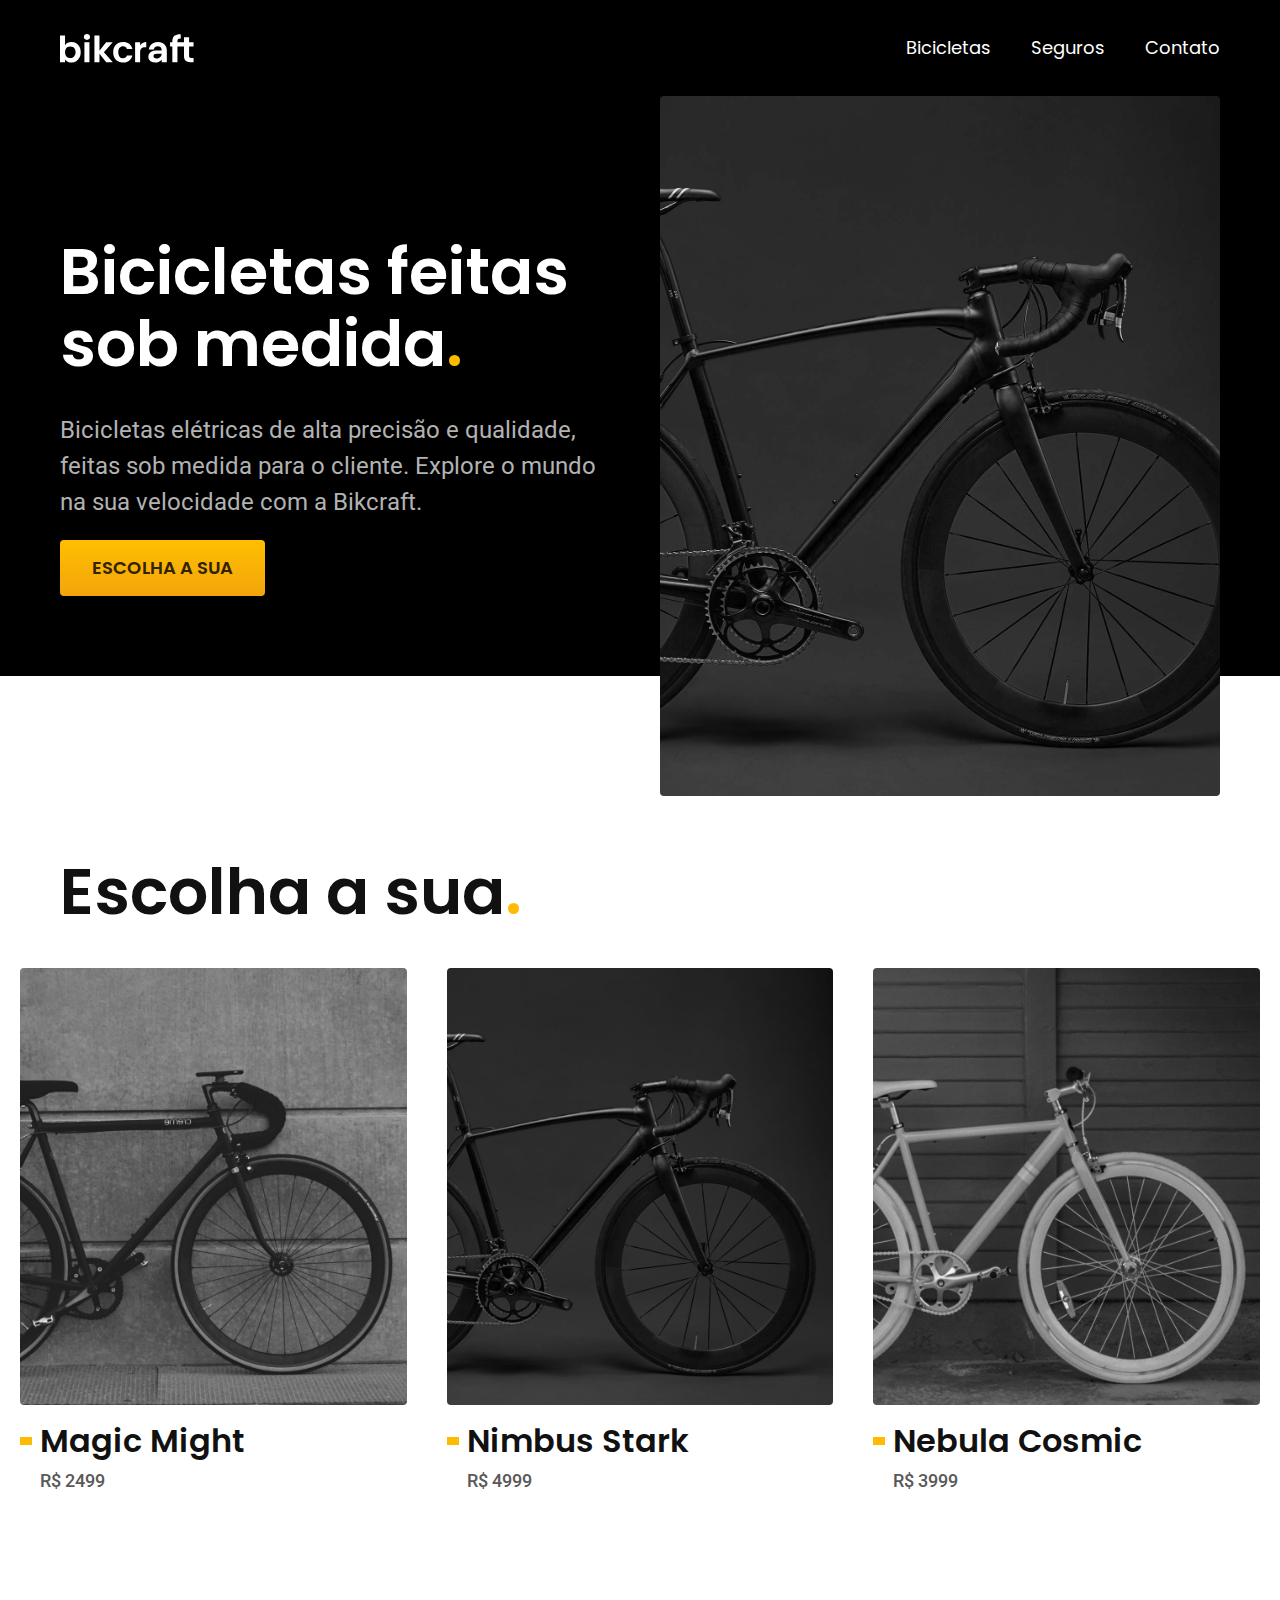
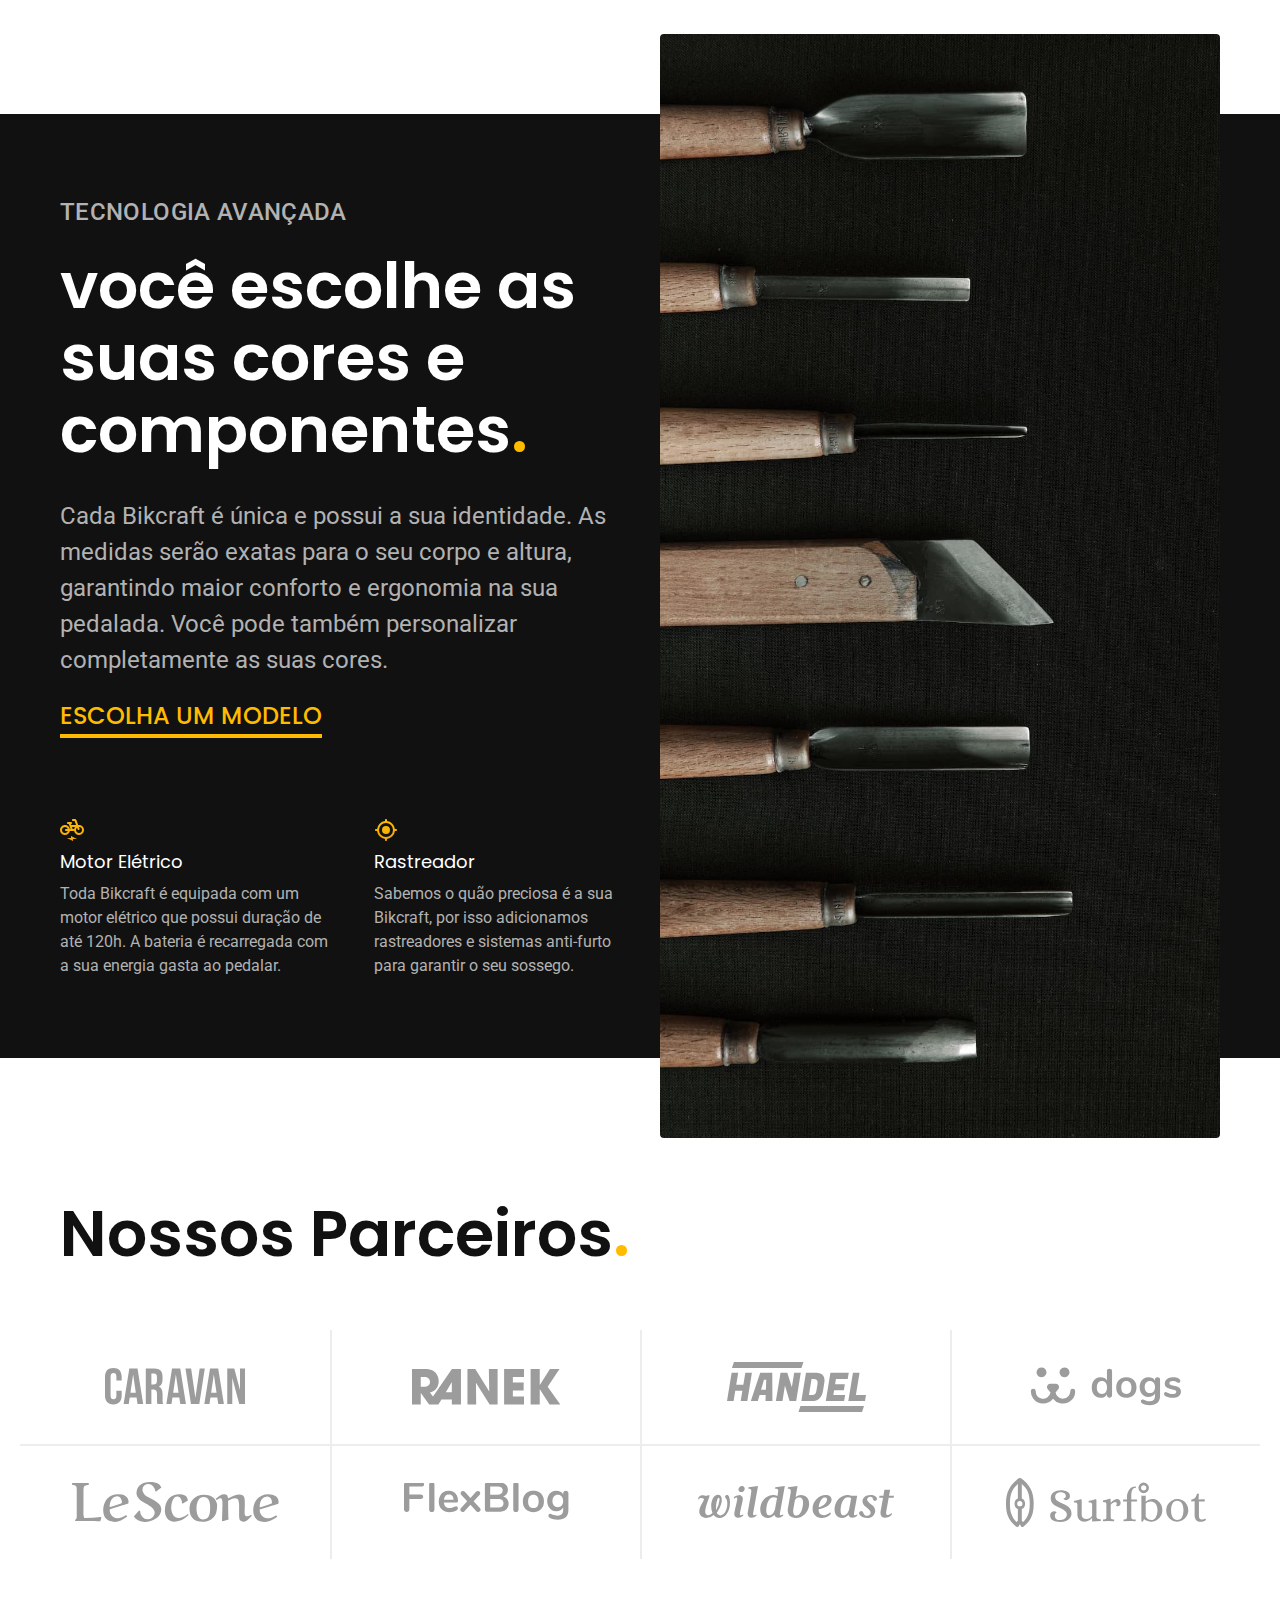
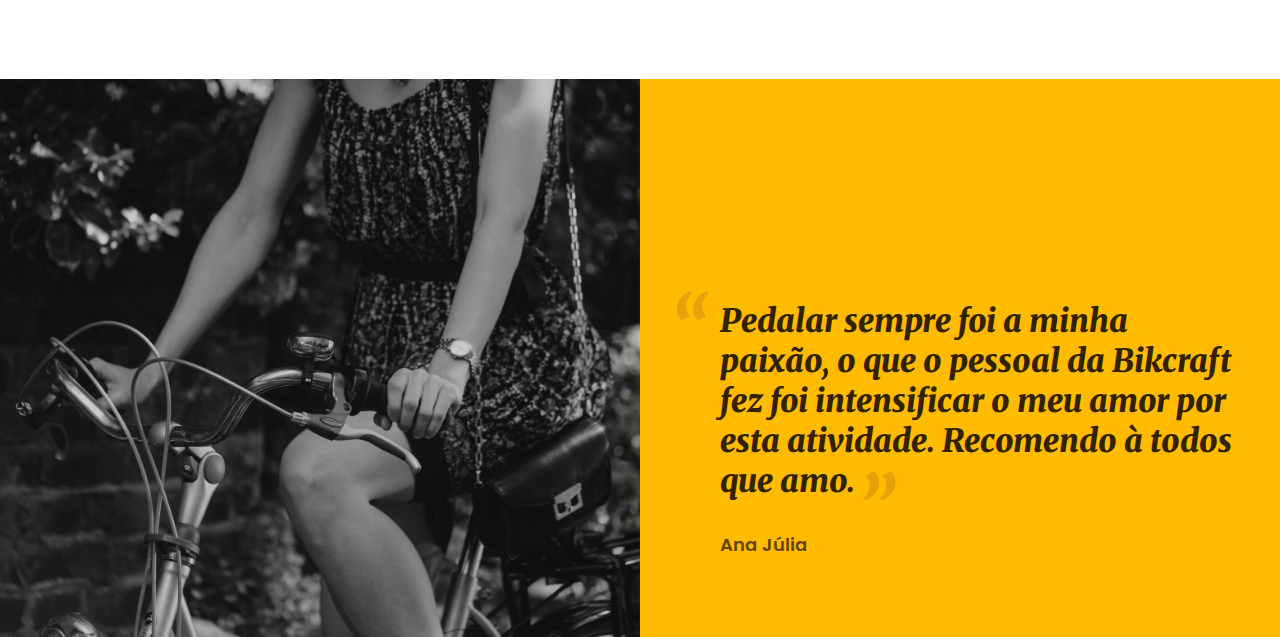
==== index.html @ 19f599d8 "aula1016" ====
<!DOCTYPE html>
<html lang="pt-br">

<head>
  <meta charset="UTF-8">
  <meta name="viewport" content="width=device-width, initial-scale=1.0">
  <title>Bikcraft - Bicicletas Elétricas</title>
  <meta name="description" content="Bicicletas elétricas de alta precisão e qualidade,  feitas sob medida para o cliente. Explore o mundo na sua velocidade com a Bikcraft.">
  <link rel="stylesheet" href="./css/style.css">
  <link rel="preconnect" href="https://fonts.googleapis.com">
  <link rel="preconnect" href="https://fonts.gstatic.com" crossorigin>
  <link href="https://fonts.googleapis.com/css2?family=Merriweather:ital,wght@1,900&family=Poppins:wght@400;600&family=Roboto:wght@400;500&display=swap" rel="stylesheet">
</head>

<body>
  <header class="header-bg">
    <div class="header container">
      <a href="./"><img src="./img/bikcraft.svg" alt="Bikcraft"></a>
      <nav aria-label="primaria">
        <ul class="header-menu font-1-m cor-0">
          <li><a href="./bicicletas.html">Bicicletas</a></li>
          <li><a href="./seguros.html">Seguros</a></li>
          <li><a href="./contato.html">Contato</a></li>
        </ul>
      </nav>
    </div>
  </header>

  <main class="introducao-bg">
    <div class="introducao container">
      <div class="introducao-conteudo">
        <h1 class="font-1-xxl cor-0">Bicicletas feitas sob medida<span class="cor-p1">.</span></h1>
        <p class="font-2-l cor-5">Bicicletas elétricas de alta precisão e qualidade, feitas sob medida para o cliente. Explore o mundo na sua velocidade com a Bikcraft.</p>
        <a class="botao" href="./bicicletas.html">Escolha a sua</a>
      </div>
      <div>
        <img src="./img/fotos/introducao.jpg" alt="Bicicleta elétrica preta.">
      </div>
    </div>
  </main>

  <article class="bicicletas-lista">
    <h2 class="container font-1-xxl">Escolha a sua<span class="cor-p1">.</span></h2>
    <ul>
      <li>
        <a href="./bicicletas/magic.html">
          <img src="/img/bicicletas/magic-home.jpg" alt="Bicicleta preta">
          <h3 class="font-1-xl">Magic Might</h3>
          <span class="font-2-m cor-8">R$ 2499</span>
        </a>
      </li>
      <li>
        <a href="./bicicletas/nimbus.html">
          <img src="/img/bicicletas/nimbus-home.jpg" alt="Bicicleta preta">
          <h3 class="font-1-xl">Nimbus Stark</h3>
          <span class="font-2-m cor-8">R$ 4999</span>
        </a>
      </li>
      <li>
        <a href="./bicicletas/nebula.html">
          <img src="/img/bicicletas/nebula-home.jpg" alt="Bicicleta preta">
          <h3 class="font-1-xl">Nebula Cosmic</h3>
          <span class="font-2-m cor-8">R$ 3999</span>
        </a>
      </li>
    </ul>
  </article>

  <article class="tecnologia-bg">
    <div class="tecnologia container">
      <div class="tecnologia-conteudo">
        <span class="font-2-l-b cor-5">Tecnologia Avançada</span>
        <h2 class="font-1-xxl cor-0">você escolhe as suas cores e componentes<span class="cor-p1">.</span></h2>
        <p class="font-2-l cor-5">Cada Bikcraft é única e possui a sua identidade. As medidas serão exatas para o seu corpo e altura, garantindo maior conforto e ergonomia na sua pedalada. Você pode também personalizar completamente as suas cores.</p>
        <a class="link" href="./bicicletas.html">escolha um modelo</a>
        <div class="tecnologia-vantagens">
          <div>
            <img src="./img/icones/eletrica.svg" alt="">
            <h3 class="font-1-m cor-0">Motor Elétrico</h3>
            <p class="font-2-s cor-5">Toda Bikcraft é equipada com um motor elétrico que possui duração de até 120h. A bateria é recarregada com a sua energia gasta ao pedalar.</p>
          </div>
          <div>
            <img src="./img/icones/rastreador.svg" alt="">
            <h3 class="font-1-m cor-0">Rastreador</h3>
            <p class="font-2-s cor-5">Sabemos o quão preciosa é a sua Bikcraft, por isso adicionamos rastreadores e sistemas anti-furto para garantir o seu sossego.</p>
          </div>
        </div>
      </div>

      <div class="tecnologia-imagem">
        <img src="./img/fotos/tecnologia.jpg" alt="">
      </div>
    </div>
  </article>

  <section class="parceiros" aria-label="Nossos Parceiros">
    <h2 class="container font-1-xxl">Nossos Parceiros<span class="cor-p1">.</span></h2>
    <ul>
      <li><img src="./img/parceiros/caravan.svg" alt="caravan"></li>
      <li><img src="./img/parceiros/ranek.svg" alt="ranek"></li>
      <li><img src="./img/parceiros/handel.svg" alt="handel"></li>
      <li><img src="./img/parceiros/dogs.svg" alt="dogs"></li>
      <li><img src="./img/parceiros/lescone.svg" alt="lescone"></li>
      <li><img src="./img/parceiros/flexblog.svg" alt="flexblog"></li>
      <li><img src="./img/parceiros/wildbeast.svg" alt="wildbeast"></li>
      <li><img src="./img/parceiros/surfbot.svg" alt="surfbot"></li>
    </ul>
  </section>

  <section class="depoimento" aria-label="Depoimento">
    <div>
      <img src="./img/fotos/depoimento.jpg" alt="Pessoa pedalando uma bicicleta Bikcraft">
    </div>
    <div class="depoimento-conteudo">
      <blockquote class="font-1-xl cor-p5">
        <p>
          Pedalar sempre foi a minha paixão, o que o pessoal da Bikcraft fez foi intensificar o meu amor por esta atividade. Recomendo à todos que amo.
        </p>
      </blockquote>
      <span class="font-1-m-b cor-p4">Ana Júlia</span>
    </div>
  </section>

</body>

</html>
---- css/style.css ----
@import url(./global/global.css);
@import url(./utilidades/tipografia.css);
@import url(./utilidades/cores.css);
@import url(./global/header.css);
/* utilidades */
@import url(./utilidades/componentes.css);

/* home */
@import url(./home/introducao.css);
@import url(./home/tecnologia.css);
@import url(./home/parceiros.css);
@import url(./home/depoimento.css);

/* bikes */
@import url(./bicicletas/bicicletas-lista.css);
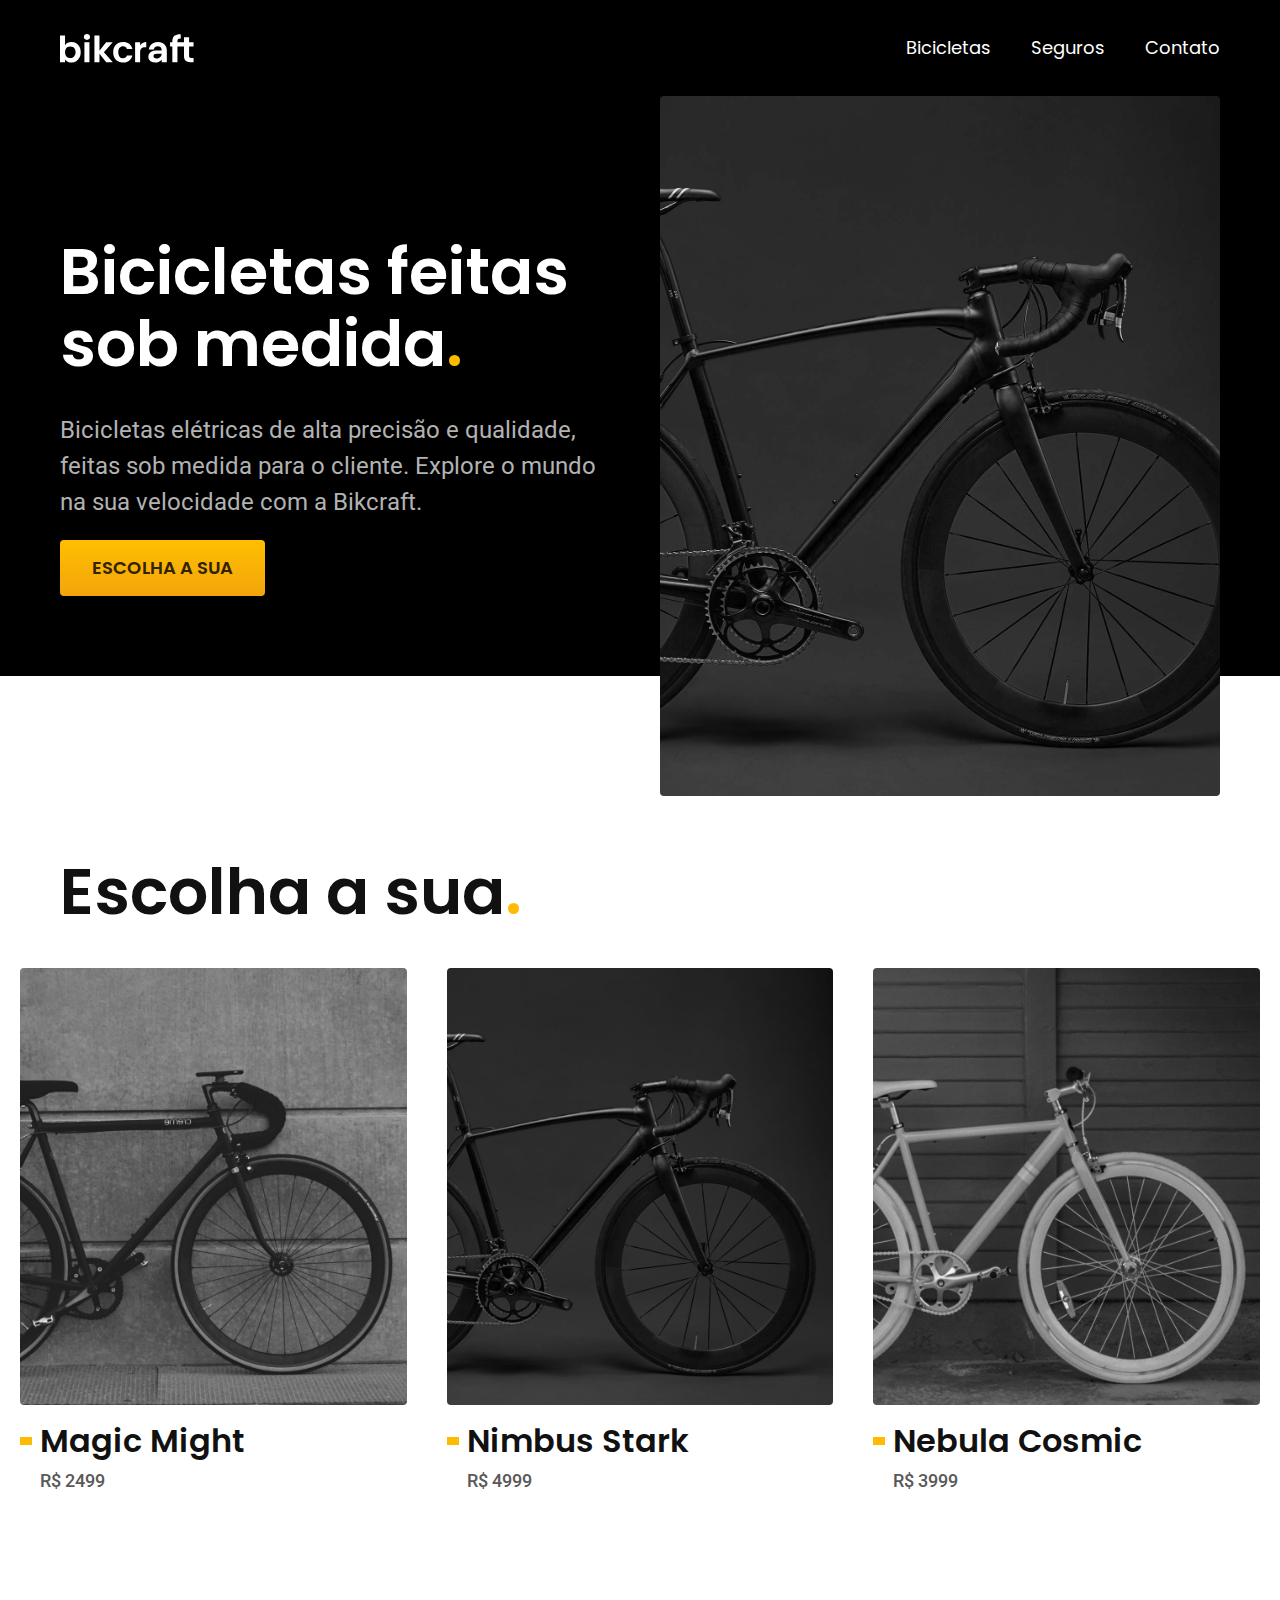
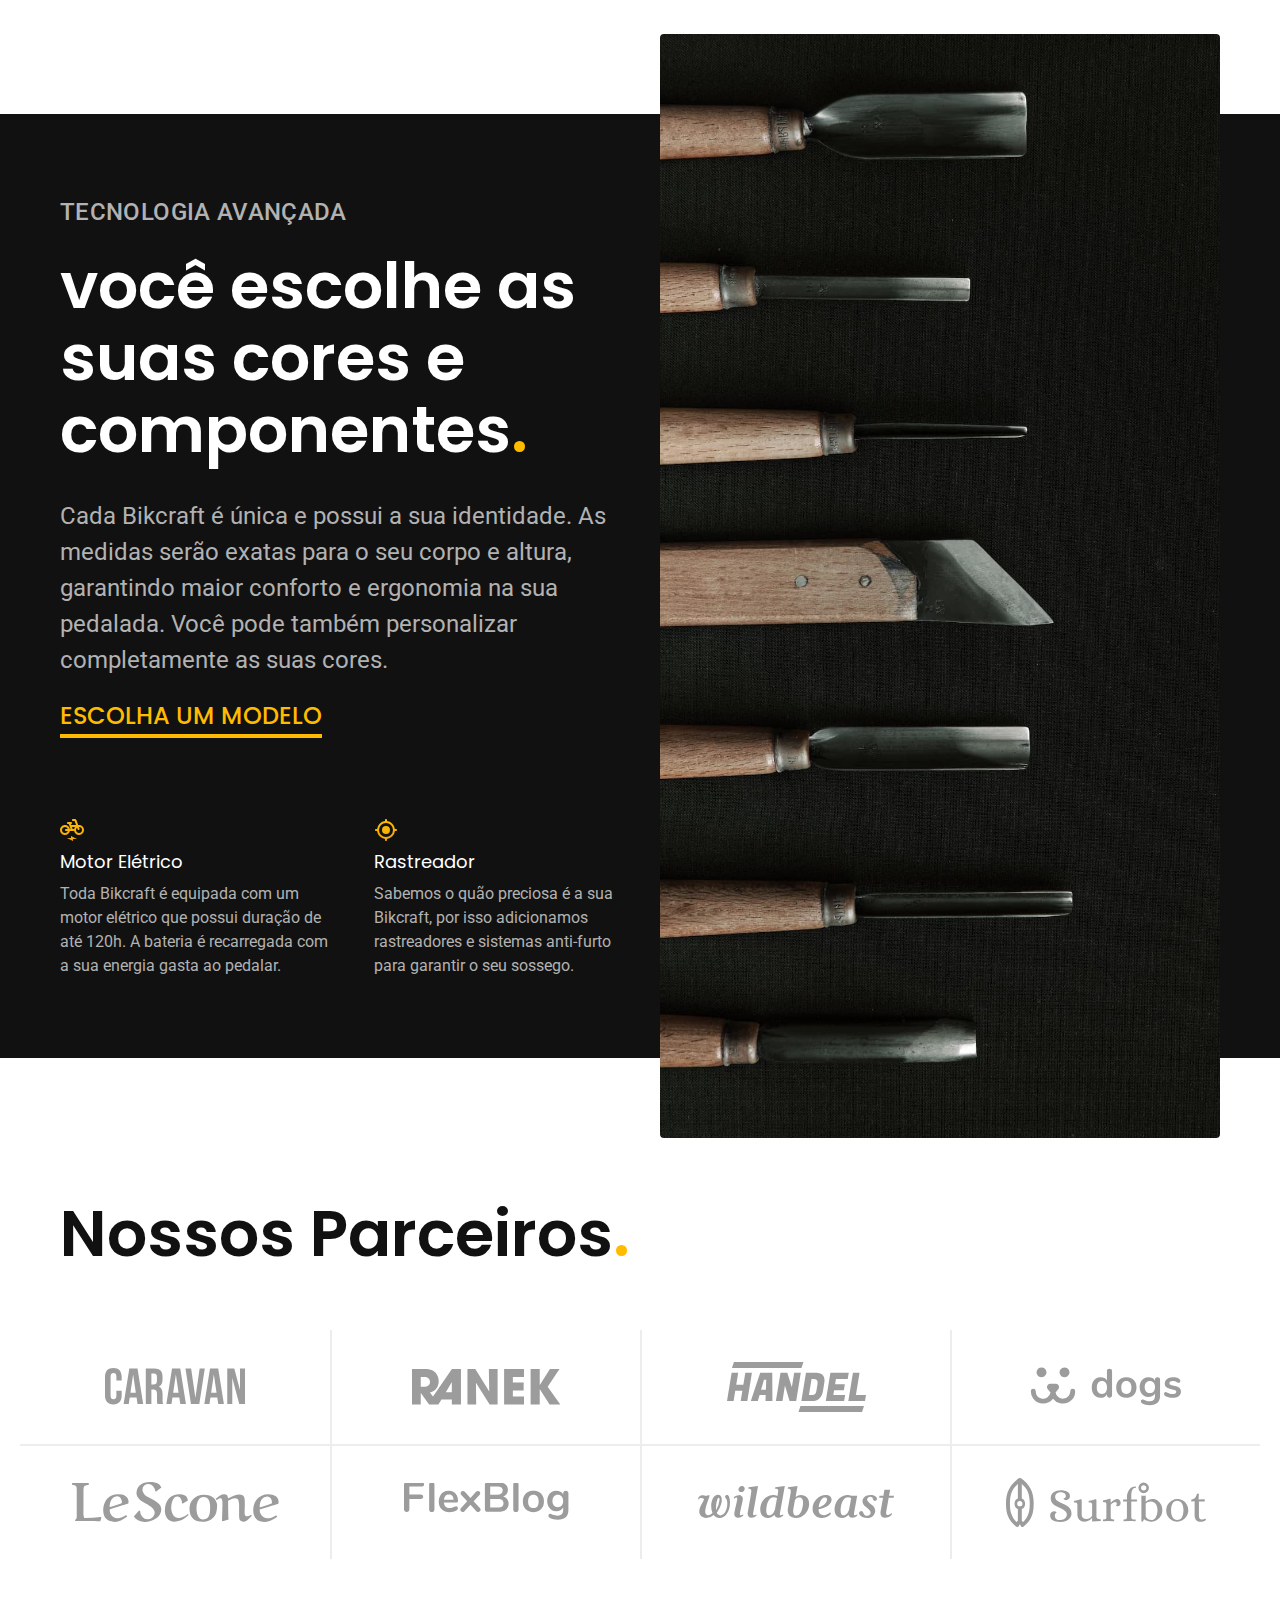
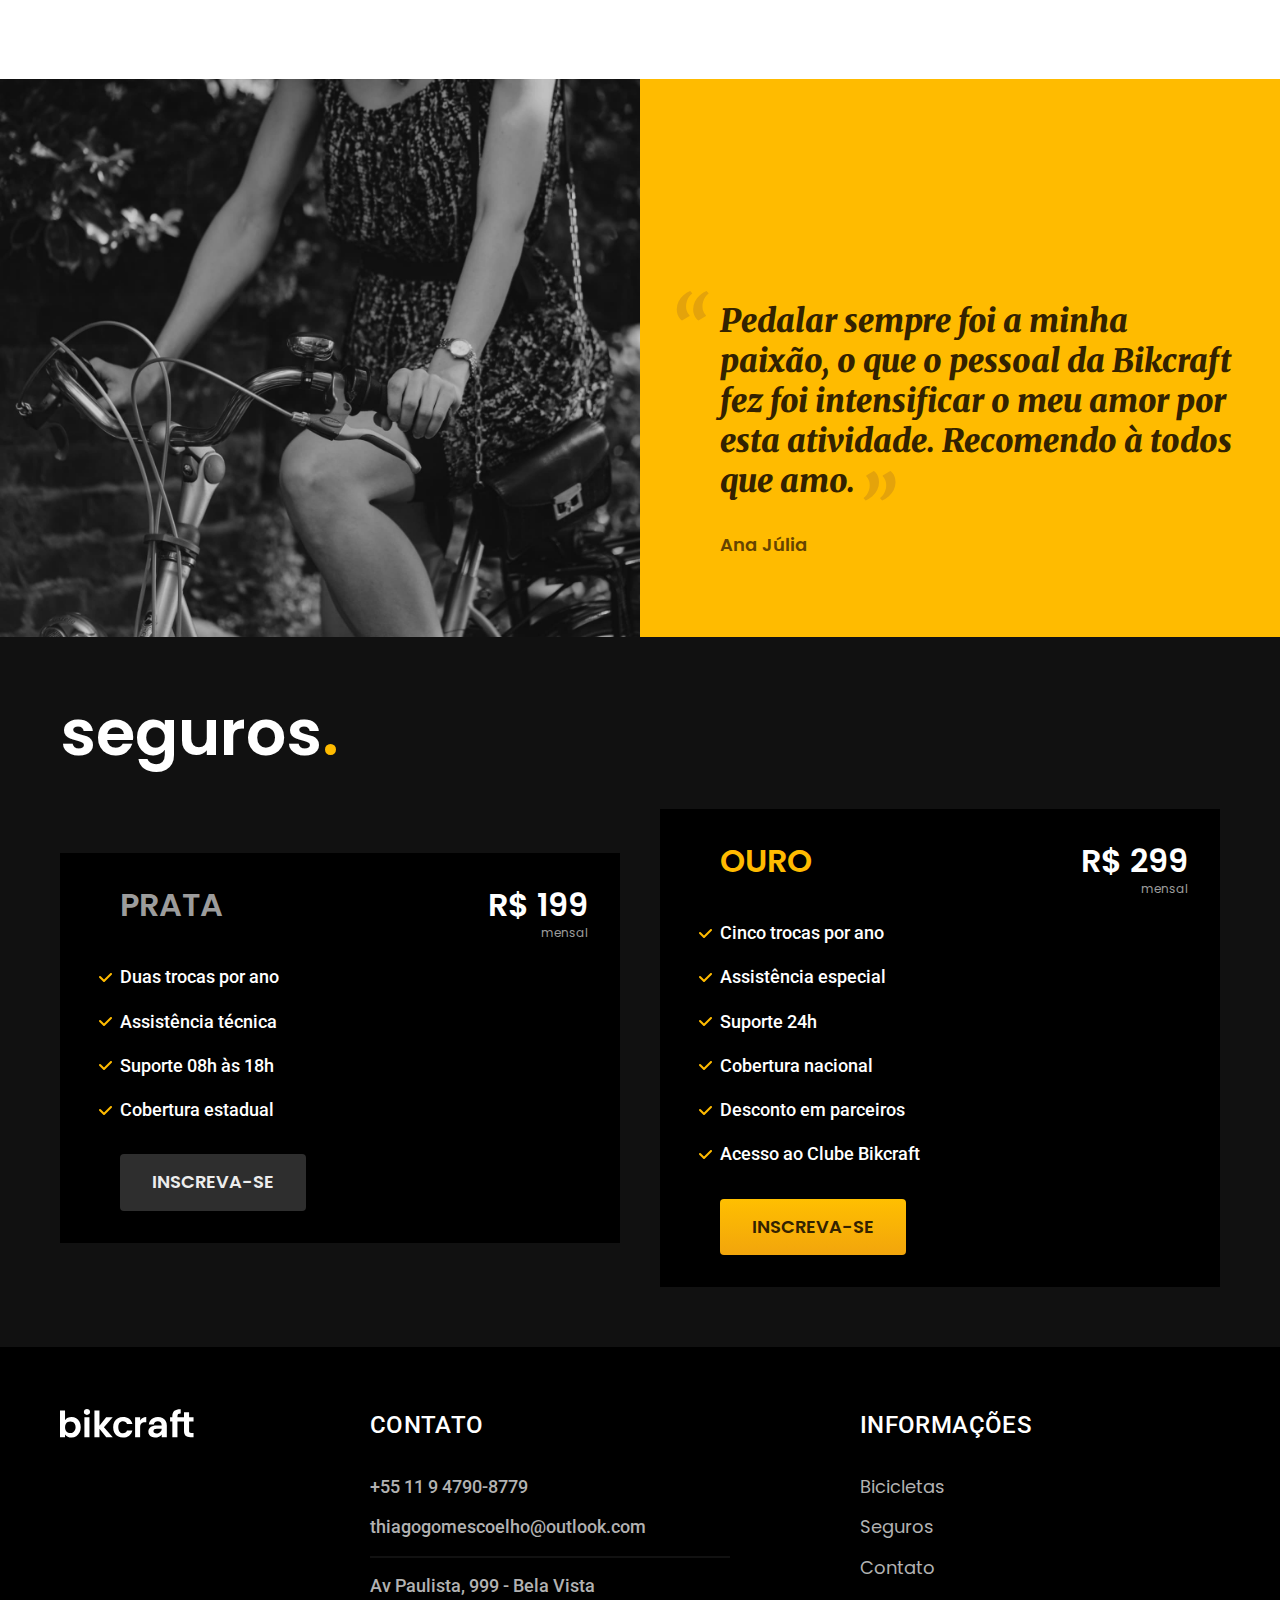
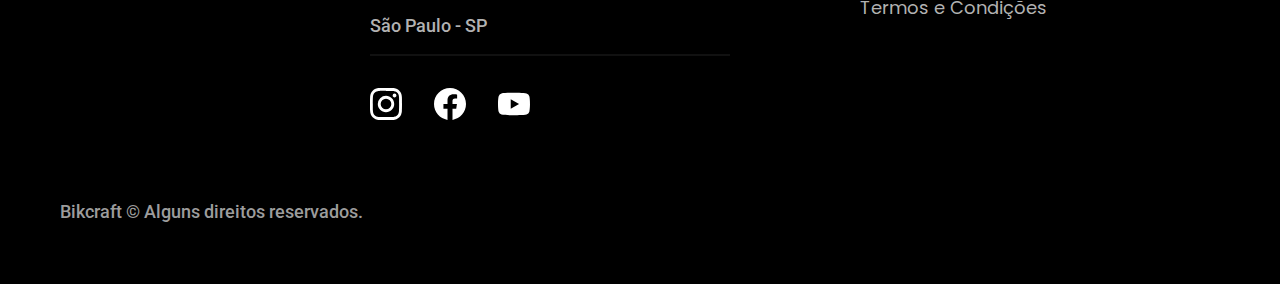
==== commit f6138034: "mainpagefinalizada" ====
--- a/index.html
+++ b/index.html
@@ -121,6 +121,76 @@
     </div>
   </section>
 
+  <article class="seguros-bg">
+    <div class="seguros container">
+      <h2 class="font-1-xxl cor-0">seguros<span class="cor-p1">.</span></h2>
+      <div class="seguros-item">
+        <h3 class="font-1-xl cor-6">PRATA</h3>
+        <span class="font-1-xl cor-0">R$ 199<span class="font-1-xs cor-6">mensal</span></span>
+        <ul class="font-2-m cor-0">
+          <li>Duas trocas por ano</li>
+          <li>Assistência técnica</li>
+          <li>Suporte 08h às 18h</li>
+          <li>Cobertura estadual</li>
+        </ul>
+        <a class="botao secundario" href="./orcamento.html">Inscreva-se</a>
+      </div>
+      <div class="seguros-item">
+        <h3 class="font-1-xl cor-p1">OURO</h3>
+        <span class="font-1-xl cor-0">R$ 299<span class="font-1-xs cor-6">mensal</span></span>
+        <ul class="font-2-m cor-0">
+          <li>Cinco trocas por ano</li>
+          <li>Assistência especial</li>
+          <li>Suporte 24h</li>
+          <li>Cobertura nacional</li>
+          <li>Desconto em parceiros</li>
+          <li>Acesso ao Clube Bikcraft</li>
+        </ul>
+        <a class="botao" href="./orcamento.html">Inscreva-se</a>
+      </div>
+    </div>
+  </article>
+
+  <footer class="footer-bg">
+    <div class="footer container">
+      <img src="./img/bikcraft.svg" alt="Bikcraft">
+      <div class="footer-contato">
+        <h3 class="font-2-l-b cor-0">Contato</h3>
+        <ul class="font-2-m cor-5">
+            <li><a href="tel:+5511947908779">+55 11 9 4790-8779</a></li>
+            <li><a href="mailto">thiagogomescoelho@outlook.com</a></li>
+            <li>Av Paulista, 999 - Bela Vista</li>
+            <li>São Paulo - SP</li>
+        </ul>
+        <div class="footer-redes">
+          <a href="./">
+            <img src="./img/redes/instagram.svg" alt="Instagram">
+          </a>
+          <a href="./">
+            <img src="./img/redes/facebook.svg" alt="Facebook">
+          </a>
+          <a href="./">
+            <img src="./img/redes/youtube.svg" alt="YouTube">
+          </a>
+
+        </div>
+      </div>
+      <div class="footer-informacoes">
+        <h3 class="font-2-l-b cor-0">Informações</h3>
+        <nav>
+          <ul class="font-1-m cor-5">
+            <li><a href="./bicicletas.html">Bicicletas</a></li>
+            <li><a href="./seguros.html">Seguros</a></li>
+            <li><a href="./contato.html">Contato</a></li>
+            <li><a href="./termos.html">Termos e Condições</a></li>
+          </ul>
+        </nav>
+      </div>
+      <p class="footer-copy font-2-m cor-6">Bikcraft © Alguns direitos reservados.</p>
+    </div>
+
+  </footer>
+
 </body>
 
 </html>--- a/css/style.css
+++ b/css/style.css
@@ -2,6 +2,7 @@
 @import url(./utilidades/tipografia.css);
 @import url(./utilidades/cores.css);
 @import url(./global/header.css);
+@import url(./global/footer.css);
 /* utilidades */
 @import url(./utilidades/componentes.css);
 
@@ -12,4 +13,7 @@
 @import url(./home/depoimento.css);
 
 /* bikes */
-@import url(./bicicletas/bicicletas-lista.css);+@import url(./bicicletas/bicicletas-lista.css);
+
+/* seguros */
+@import url(./seguros/seguros.css);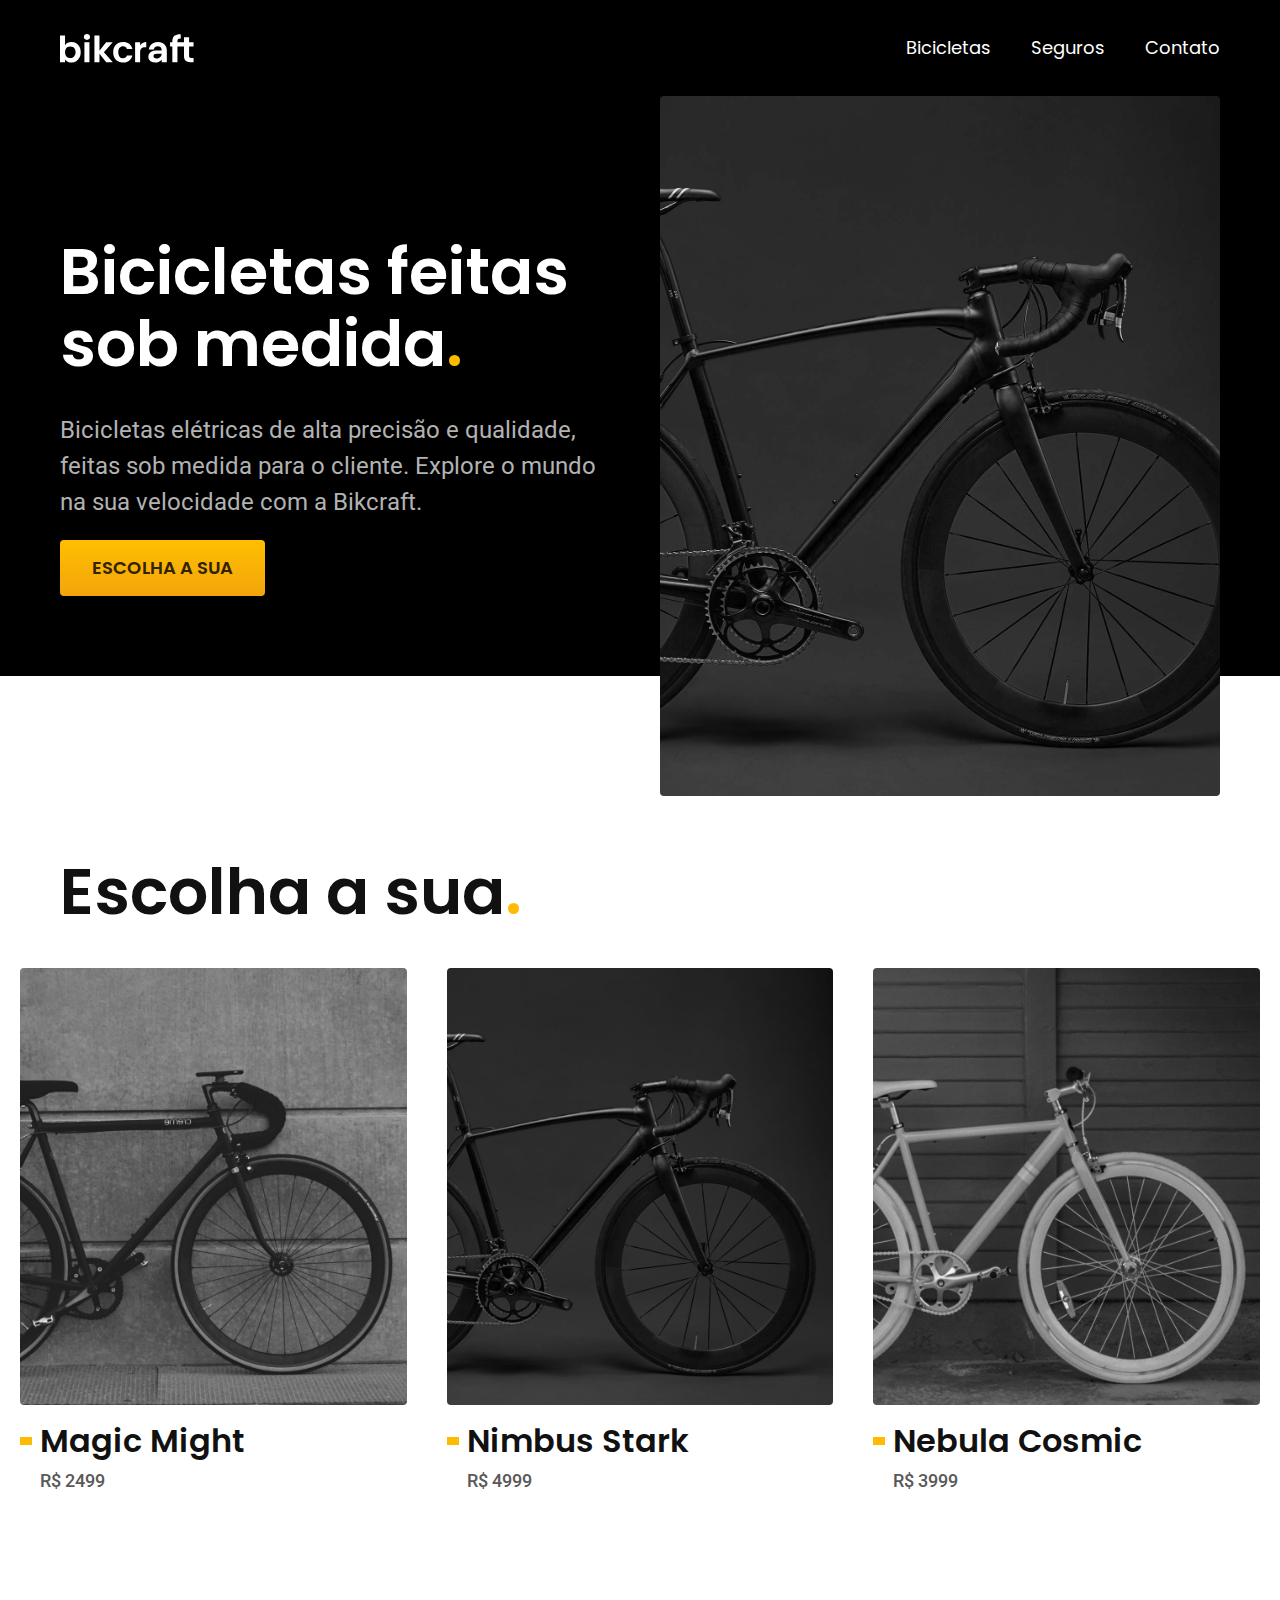
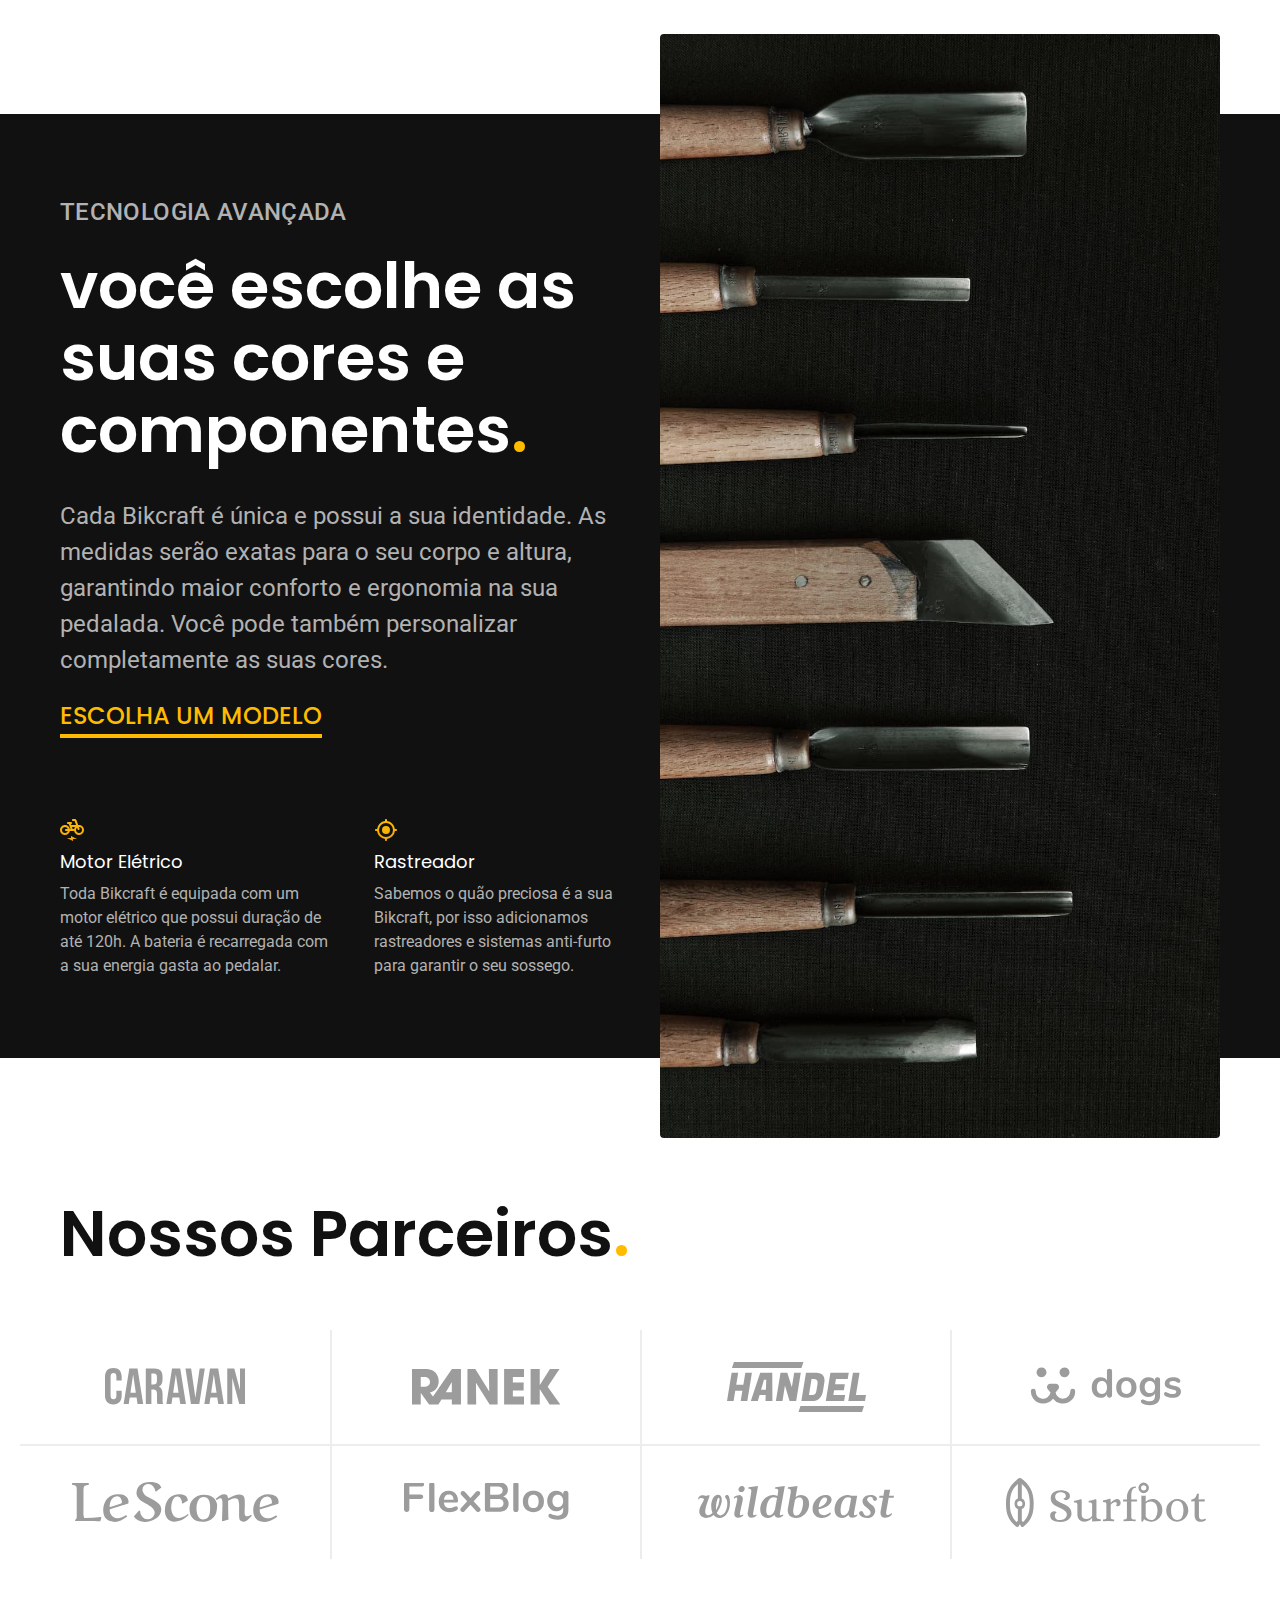
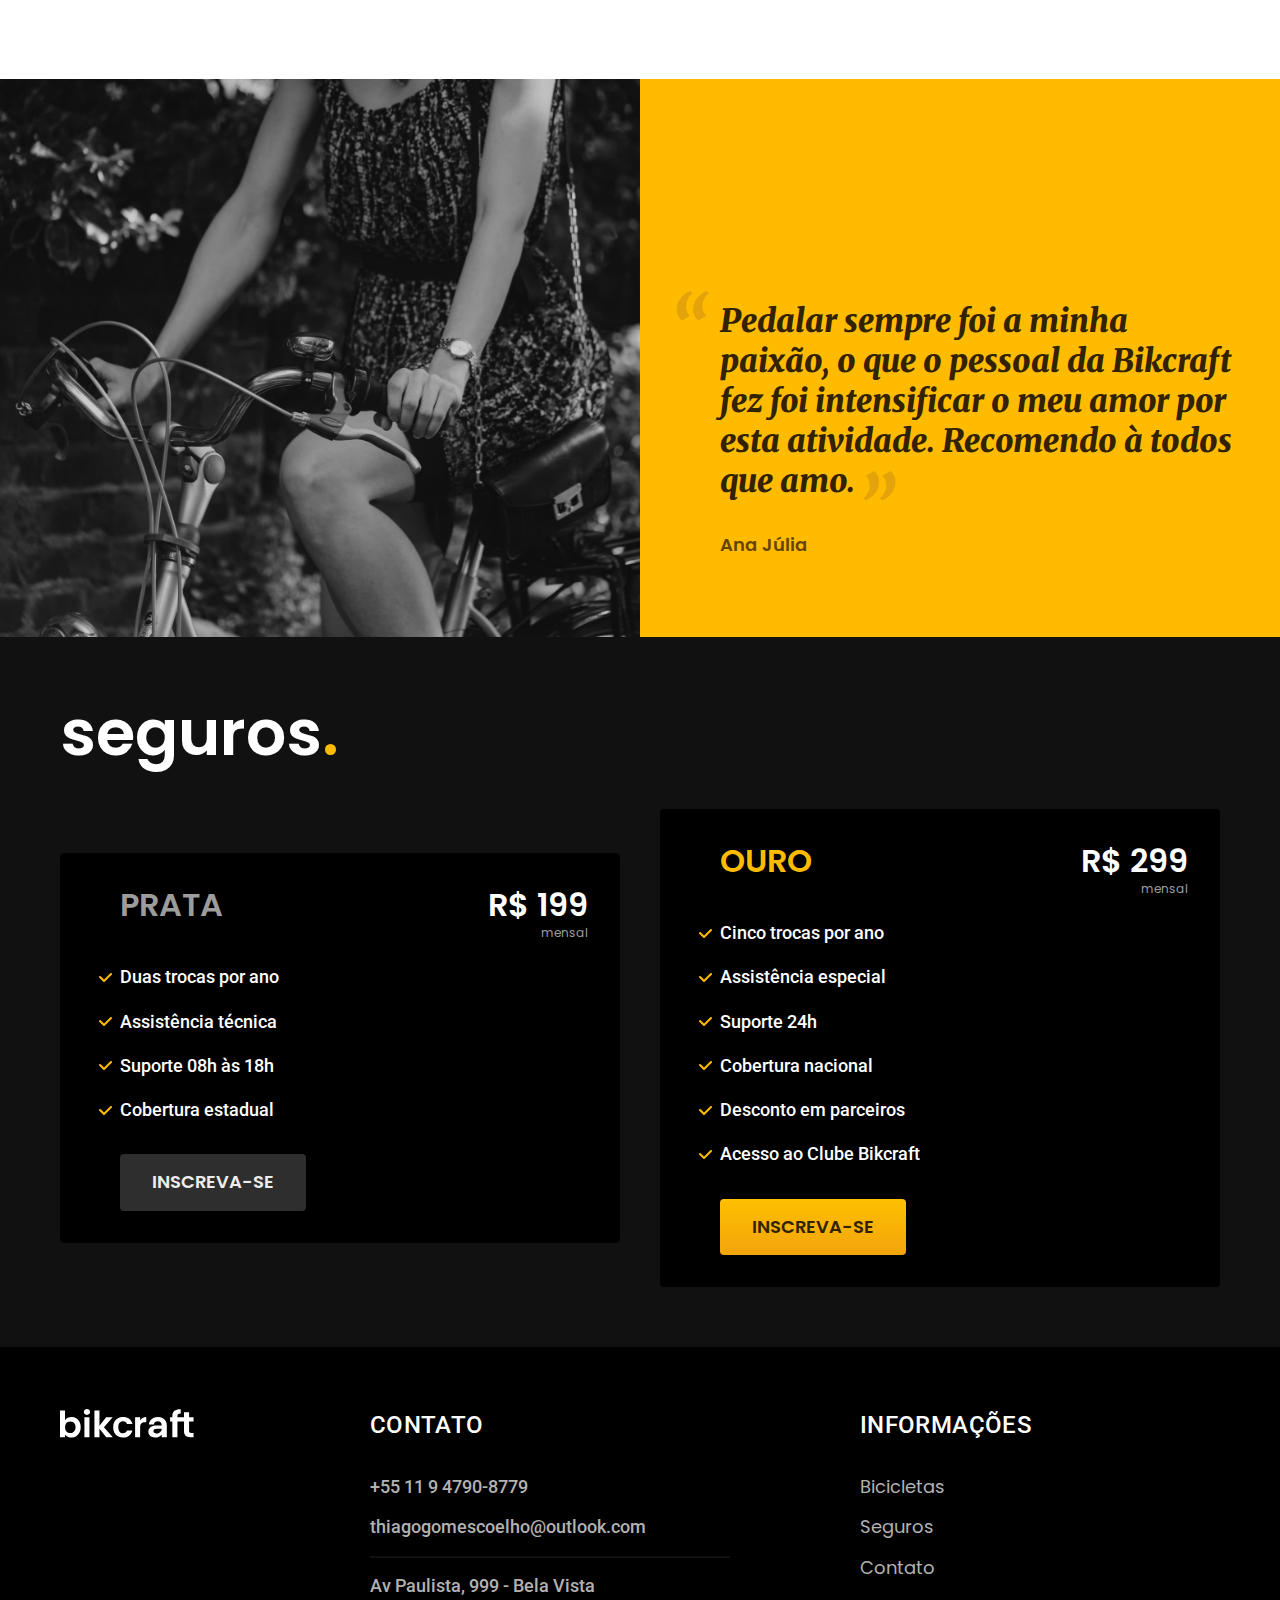
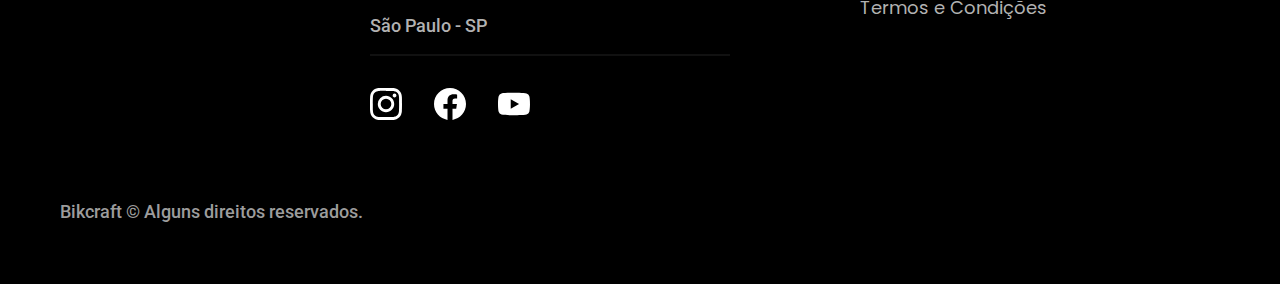
==== commit 6b8babd9: "correção imgs" ====
--- a/index.html
+++ b/index.html
@@ -44,21 +44,21 @@
     <ul>
       <li>
         <a href="./bicicletas/magic.html">
-          <img src="/img/bicicletas/magic-home.jpg" alt="Bicicleta preta">
+          <img src="./img/bicicletas/magic-home.jpg" alt="Bicicleta preta">
           <h3 class="font-1-xl">Magic Might</h3>
           <span class="font-2-m cor-8">R$ 2499</span>
         </a>
       </li>
       <li>
         <a href="./bicicletas/nimbus.html">
-          <img src="/img/bicicletas/nimbus-home.jpg" alt="Bicicleta preta">
+          <img src="./img/bicicletas/nimbus-home.jpg" alt="Bicicleta preta">
           <h3 class="font-1-xl">Nimbus Stark</h3>
           <span class="font-2-m cor-8">R$ 4999</span>
         </a>
       </li>
       <li>
         <a href="./bicicletas/nebula.html">
-          <img src="/img/bicicletas/nebula-home.jpg" alt="Bicicleta preta">
+          <img src="./img/bicicletas/nebula-home.jpg" alt="Bicicleta preta">
           <h3 class="font-1-xl">Nebula Cosmic</h3>
           <span class="font-2-m cor-8">R$ 3999</span>
         </a>
@@ -157,10 +157,10 @@
       <div class="footer-contato">
         <h3 class="font-2-l-b cor-0">Contato</h3>
         <ul class="font-2-m cor-5">
-            <li><a href="tel:+5511947908779">+55 11 9 4790-8779</a></li>
-            <li><a href="mailto">thiagogomescoelho@outlook.com</a></li>
-            <li>Av Paulista, 999 - Bela Vista</li>
-            <li>São Paulo - SP</li>
+          <li><a href="tel:+5511947908779">+55 11 9 4790-8779</a></li>
+          <li><a href="mailto:thiagogomescoelho@outlook.com">thiagogomescoelho@outlook.com</a></li>
+          <li>Av Paulista, 999 - Bela Vista</li>
+          <li>São Paulo - SP</li>
         </ul>
         <div class="footer-redes">
           <a href="./">
--- a/css/style.css
+++ b/css/style.css
@@ -1,9 +1,11 @@
+/* global/resets */
 @import url(./global/global.css);
 @import url(./utilidades/tipografia.css);
 @import url(./utilidades/cores.css);
 @import url(./global/header.css);
 @import url(./global/footer.css);
-/* utilidades */
+
+/* componentes */
 @import url(./utilidades/componentes.css);
 
 /* home */
@@ -14,6 +16,12 @@
 
 /* bikes */
 @import url(./bicicletas/bicicletas-lista.css);
+@import url(./bicicletas/bicicletas.css);
 
 /* seguros */
-@import url(./seguros/seguros.css);+@import url(./seguros/seguros.css);
+@import url(./seguros/vantagens.css);
+@import url(./seguros/perguntas.css);
+
+/* termos */
+@import url(./termos/termos.css);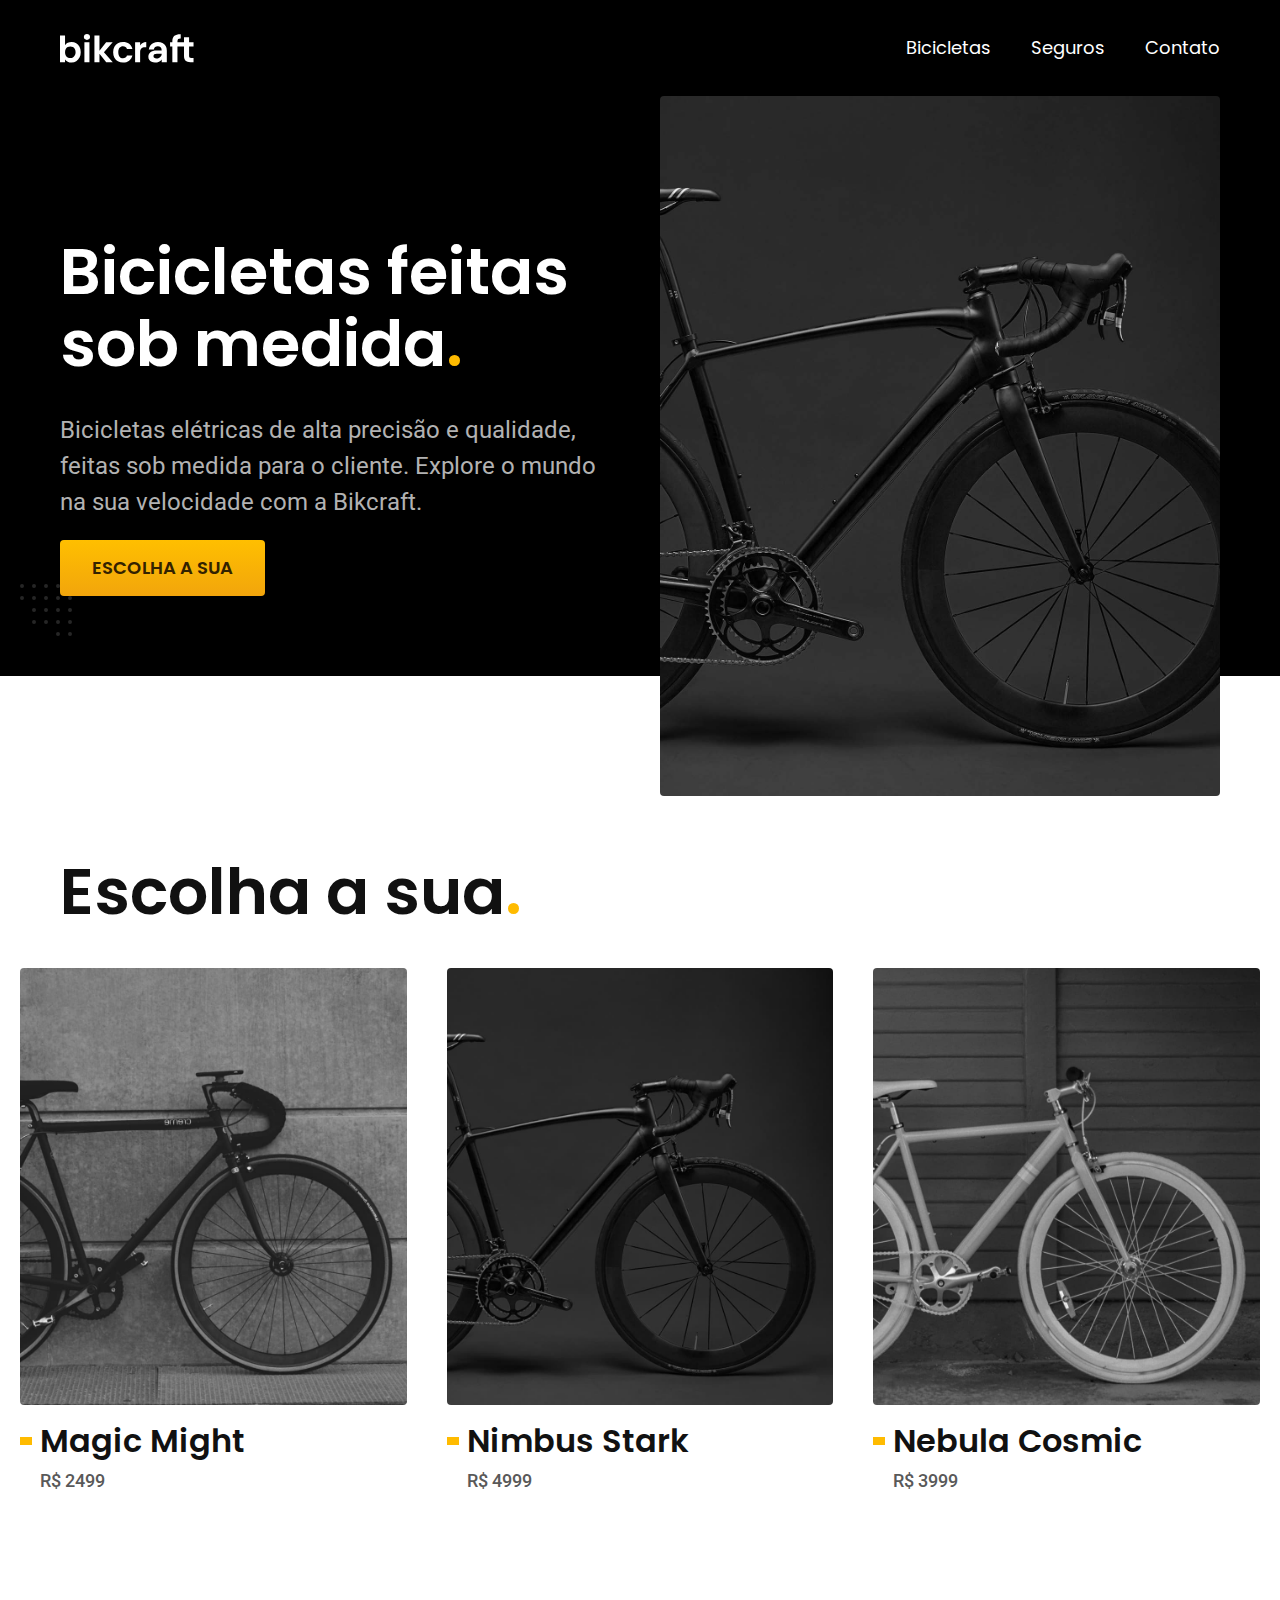
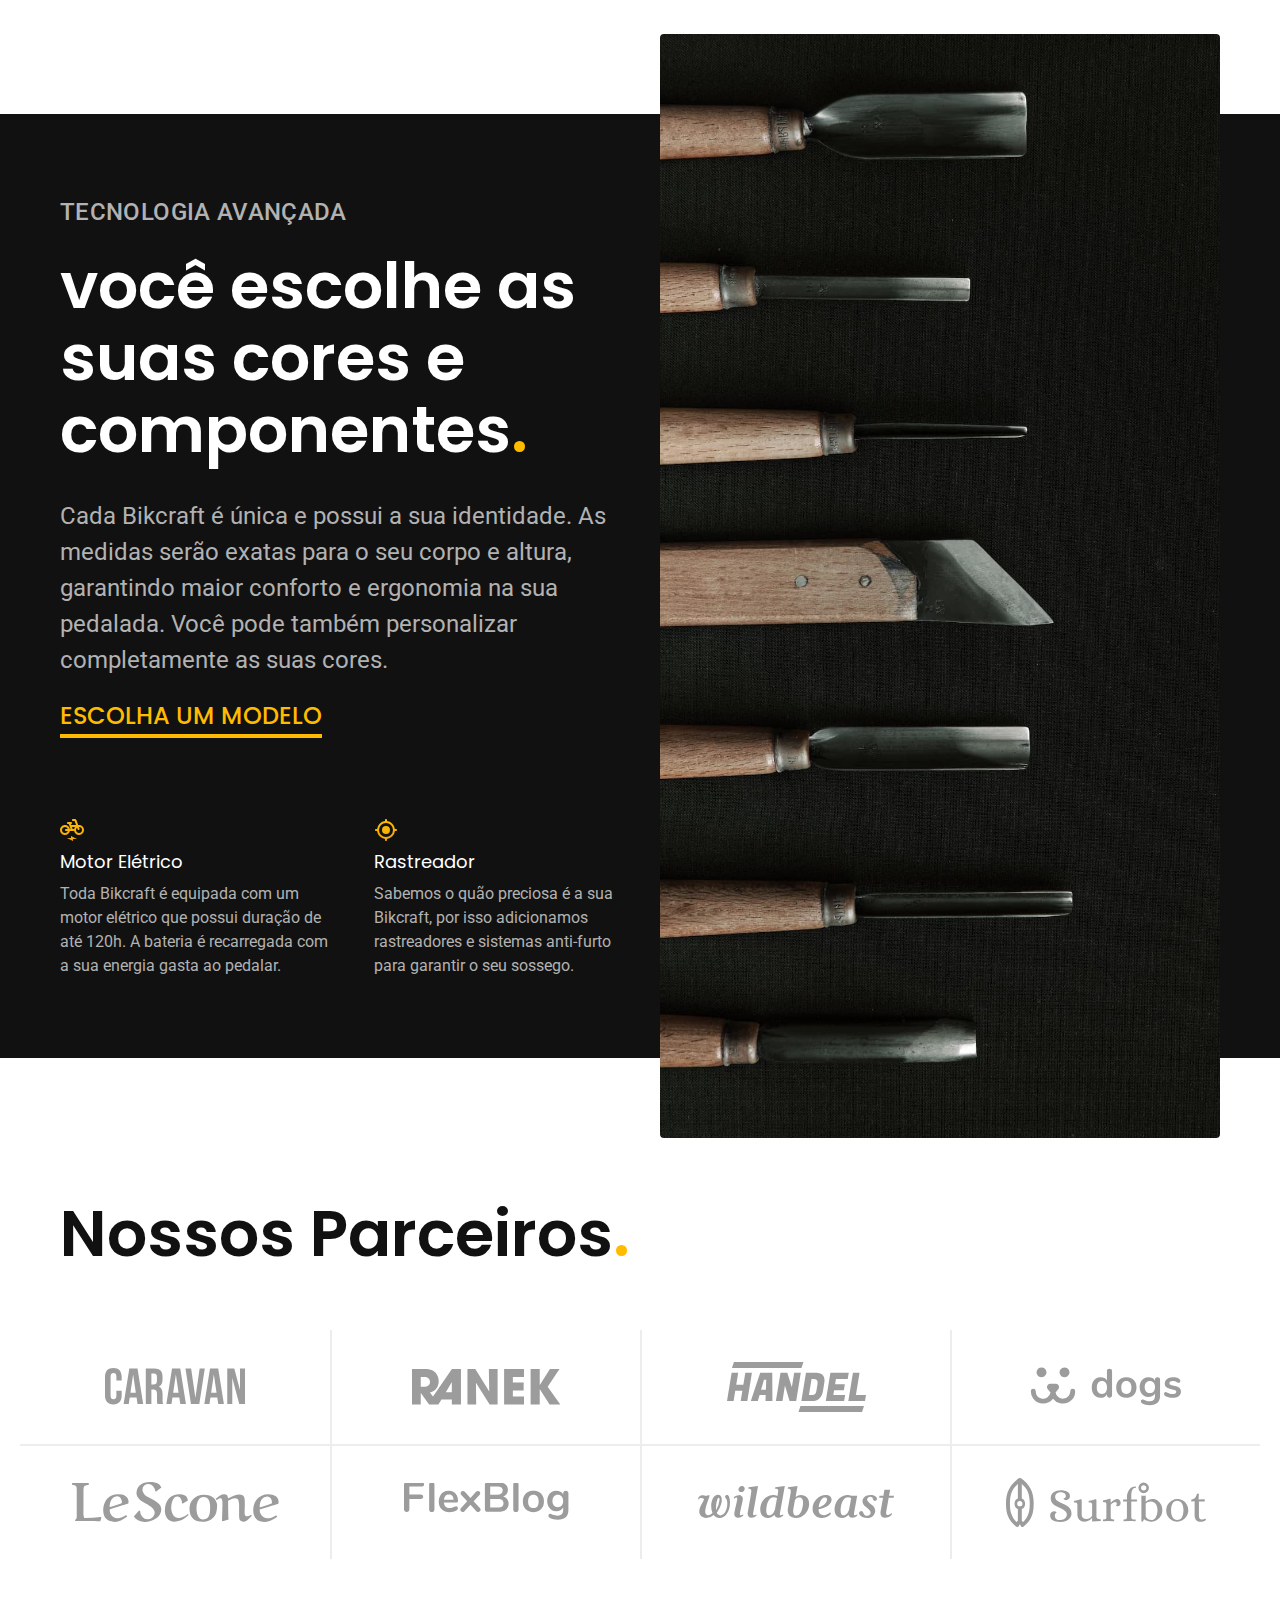
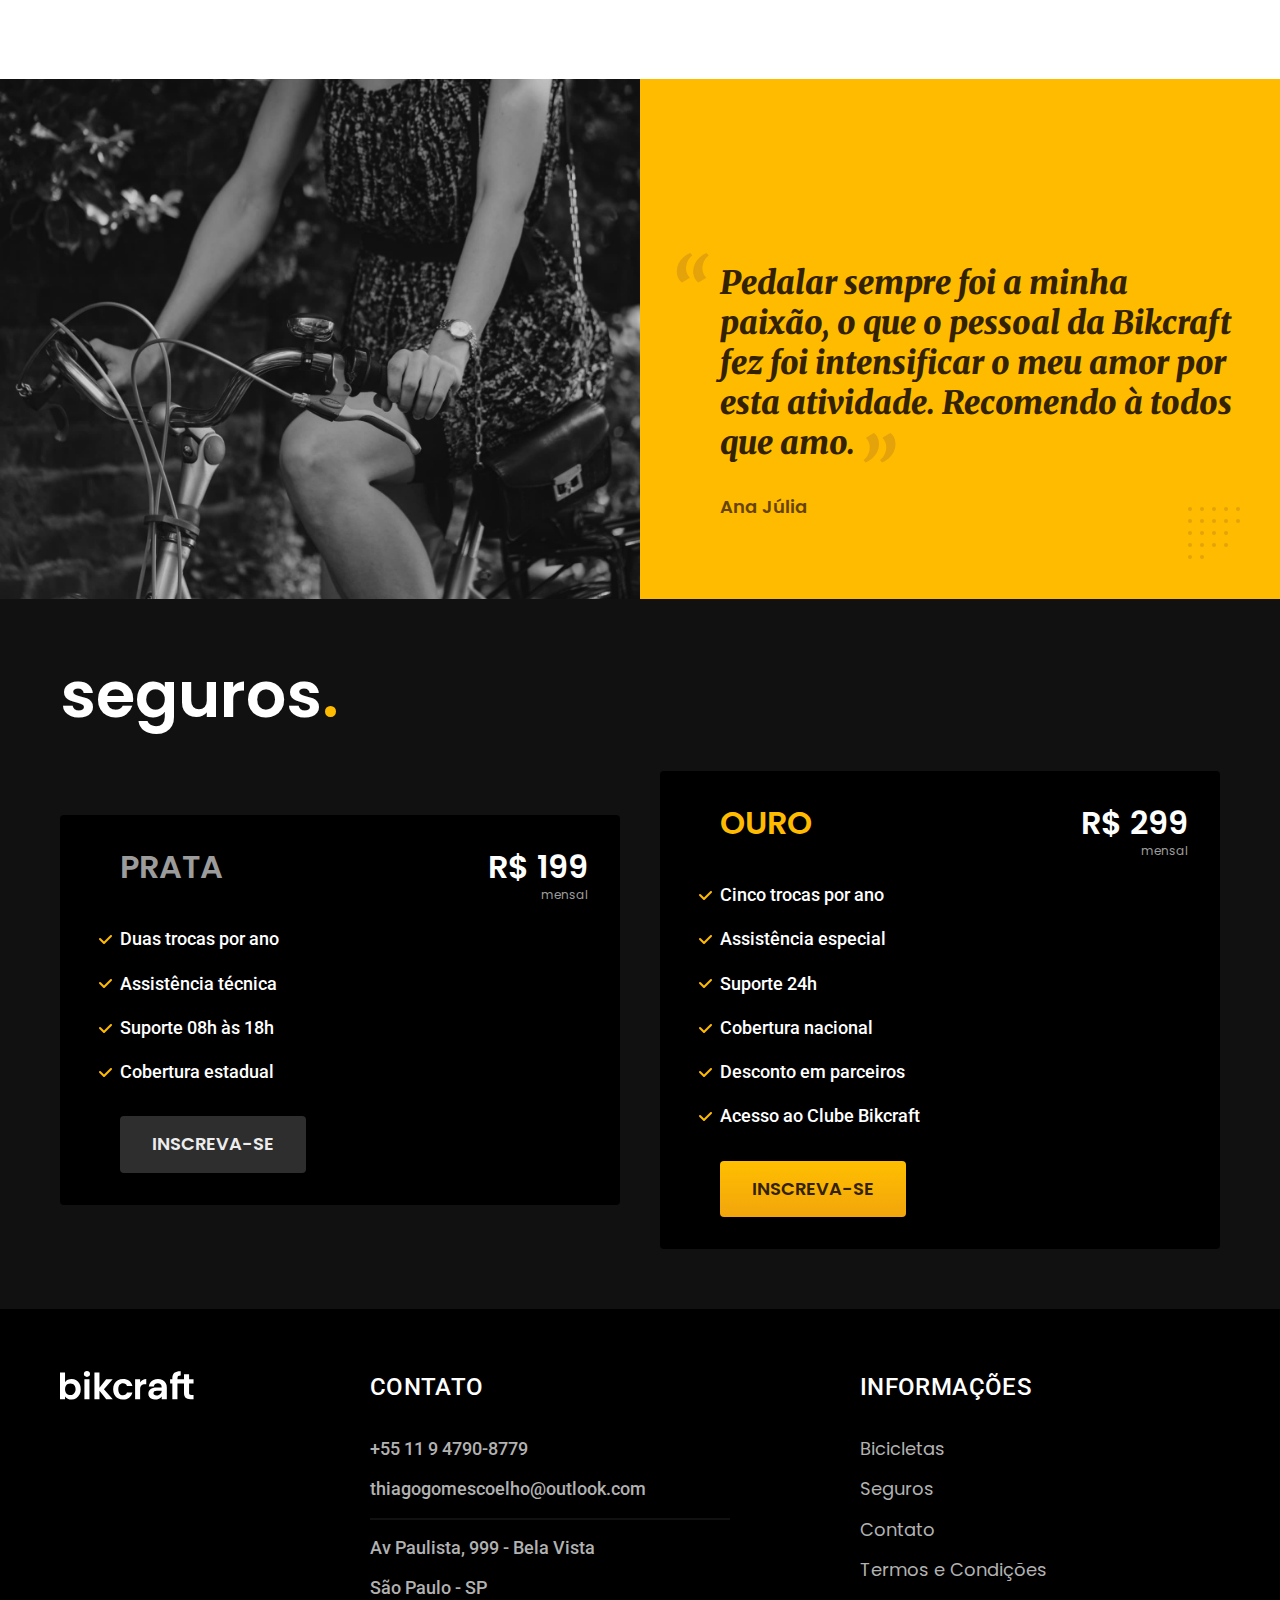
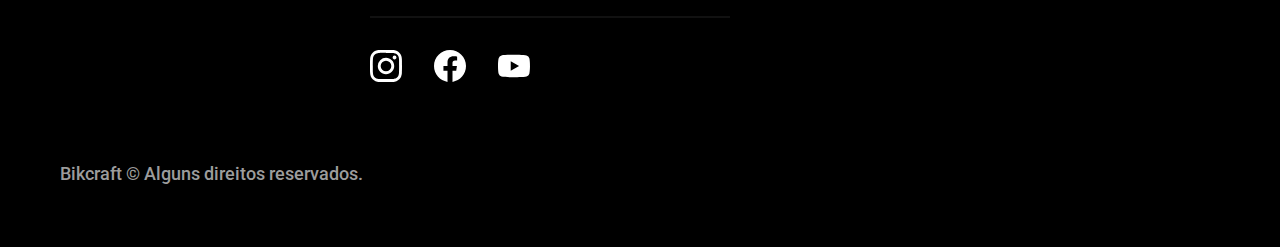
==== commit 7d7d869b: "sitefinalsemjs" ====
--- a/index.html
+++ b/index.html
@@ -6,7 +6,11 @@
   <meta name="viewport" content="width=device-width, initial-scale=1.0">
   <title>Bikcraft - Bicicletas Elétricas</title>
   <meta name="description" content="Bicicletas elétricas de alta precisão e qualidade,  feitas sob medida para o cliente. Explore o mundo na sua velocidade com a Bikcraft.">
+
+  <link rel="preload" href="./css/style.css" as="style">
   <link rel="stylesheet" href="./css/style.css">
+
+
   <link rel="preconnect" href="https://fonts.googleapis.com">
   <link rel="preconnect" href="https://fonts.gstatic.com" crossorigin>
   <link href="https://fonts.googleapis.com/css2?family=Merriweather:ital,wght@1,900&family=Poppins:wght@400;600&family=Roboto:wght@400;500&display=swap" rel="stylesheet">
@@ -15,7 +19,7 @@
 <body>
   <header class="header-bg">
     <div class="header container">
-      <a href="./"><img src="./img/bikcraft.svg" alt="Bikcraft"></a>
+      <a href="./"><img src="./img/bikcraft.svg" width="136" height="32" alt="Bikcraft"></a>
       <nav aria-label="primaria">
         <ul class="header-menu font-1-m cor-0">
           <li><a href="./bicicletas.html">Bicicletas</a></li>
@@ -33,9 +37,10 @@
         <p class="font-2-l cor-5">Bicicletas elétricas de alta precisão e qualidade, feitas sob medida para o cliente. Explore o mundo na sua velocidade com a Bikcraft.</p>
         <a class="botao" href="./bicicletas.html">Escolha a sua</a>
       </div>
-      <div>
-        <img src="./img/fotos/introducao.jpg" alt="Bicicleta elétrica preta.">
-      </div>
+      <picture>
+        <source media="(max-width: 800px)" srcset="./img/bicicletas/nimbus.jpg">
+        <img src="./img/fotos/introducao.jpg" width="1280" height="1600"  alt="Bicicleta elétrica preta.">
+      </picture>
     </div>
   </main>
 
@@ -44,21 +49,21 @@
     <ul>
       <li>
         <a href="./bicicletas/magic.html">
-          <img src="./img/bicicletas/magic-home.jpg" alt="Bicicleta preta">
+          <img src="./img/bicicletas/magic-home.jpg" width="920" height="1040" alt="Bicicleta preta">
           <h3 class="font-1-xl">Magic Might</h3>
           <span class="font-2-m cor-8">R$ 2499</span>
         </a>
       </li>
       <li>
         <a href="./bicicletas/nimbus.html">
-          <img src="./img/bicicletas/nimbus-home.jpg" alt="Bicicleta preta">
+          <img src="./img/bicicletas/nimbus-home.jpg" width="920" height="1040"  alt="Bicicleta preta">
           <h3 class="font-1-xl">Nimbus Stark</h3>
           <span class="font-2-m cor-8">R$ 4999</span>
         </a>
       </li>
       <li>
         <a href="./bicicletas/nebula.html">
-          <img src="./img/bicicletas/nebula-home.jpg" alt="Bicicleta preta">
+          <img src="./img/bicicletas/nebula-home.jpg" width="920" height="1040"  alt="Bicicleta preta">
           <h3 class="font-1-xl">Nebula Cosmic</h3>
           <span class="font-2-m cor-8">R$ 3999</span>
         </a>
@@ -75,12 +80,12 @@
         <a class="link" href="./bicicletas.html">escolha um modelo</a>
         <div class="tecnologia-vantagens">
           <div>
-            <img src="./img/icones/eletrica.svg" alt="">
+            <img src="./img/icones/eletrica.svg" width="32" height="24"  alt="">
             <h3 class="font-1-m cor-0">Motor Elétrico</h3>
             <p class="font-2-s cor-5">Toda Bikcraft é equipada com um motor elétrico que possui duração de até 120h. A bateria é recarregada com a sua energia gasta ao pedalar.</p>
           </div>
           <div>
-            <img src="./img/icones/rastreador.svg" alt="">
+            <img src="./img/icones/rastreador.svg" width="32" height="24" alt="">
             <h3 class="font-1-m cor-0">Rastreador</h3>
             <p class="font-2-s cor-5">Sabemos o quão preciosa é a sua Bikcraft, por isso adicionamos rastreadores e sistemas anti-furto para garantir o seu sossego.</p>
           </div>
@@ -88,7 +93,7 @@
       </div>
 
       <div class="tecnologia-imagem">
-        <img src="./img/fotos/tecnologia.jpg" alt="">
+        <img src="./img/fotos/tecnologia.jpg" width="1200" height="1920" alt="">
       </div>
     </div>
   </article>
@@ -96,20 +101,20 @@
   <section class="parceiros" aria-label="Nossos Parceiros">
     <h2 class="container font-1-xxl">Nossos Parceiros<span class="cor-p1">.</span></h2>
     <ul>
-      <li><img src="./img/parceiros/caravan.svg" alt="caravan"></li>
-      <li><img src="./img/parceiros/ranek.svg" alt="ranek"></li>
-      <li><img src="./img/parceiros/handel.svg" alt="handel"></li>
-      <li><img src="./img/parceiros/dogs.svg" alt="dogs"></li>
-      <li><img src="./img/parceiros/lescone.svg" alt="lescone"></li>
-      <li><img src="./img/parceiros/flexblog.svg" alt="flexblog"></li>
-      <li><img src="./img/parceiros/wildbeast.svg" alt="wildbeast"></li>
-      <li><img src="./img/parceiros/surfbot.svg" alt="surfbot"></li>
+      <li><img src="./img/parceiros/caravan.svg" width="140" height="38" alt="caravan"></li>
+      <li><img src="./img/parceiros/ranek.svg" width="149" height="36" alt="ranek"></li>
+      <li><img src="./img/parceiros/handel.svg" width="139" height="50" alt="handel"></li>
+      <li><img src="./img/parceiros/dogs.svg" width="152" height="39" alt="dogs"></li>
+      <li><img src="./img/parceiros/lescone.svg" width="208" height="41" alt="lescone"></li>
+      <li><img src="./img/parceiros/flexblog.svg" width="165" height="38" alt="flexblog"></li>
+      <li><img src="./img/parceiros/wildbeast.svg" width="196" height="34" alt="wildbeast"></li>
+      <li><img src="./img/parceiros/surfbot.svg" width="200" height="49" alt="surfbot"></li>
     </ul>
   </section>
 
   <section class="depoimento" aria-label="Depoimento">
     <div>
-      <img src="./img/fotos/depoimento.jpg" alt="Pessoa pedalando uma bicicleta Bikcraft">
+      <img src="./img/fotos/depoimento.jpg" width="1560" height="1360" alt="Pessoa pedalando uma bicicleta Bikcraft">
     </div>
     <div class="depoimento-conteudo">
       <blockquote class="font-1-xl cor-p5">
@@ -153,7 +158,7 @@
 
   <footer class="footer-bg">
     <div class="footer container">
-      <img src="./img/bikcraft.svg" alt="Bikcraft">
+      <img src="./img/bikcraft.svg" width="136" height="32" alt="Bikcraft">
       <div class="footer-contato">
         <h3 class="font-2-l-b cor-0">Contato</h3>
         <ul class="font-2-m cor-5">
@@ -164,13 +169,13 @@
         </ul>
         <div class="footer-redes">
           <a href="./">
-            <img src="./img/redes/instagram.svg" alt="Instagram">
+            <img src="./img/redes/instagram.svg" width="32" height="32" alt="Instagram">
           </a>
           <a href="./">
-            <img src="./img/redes/facebook.svg" alt="Facebook">
+            <img src="./img/redes/facebook.svg" width="32" height="32" alt="Facebook">
           </a>
           <a href="./">
-            <img src="./img/redes/youtube.svg" alt="YouTube">
+            <img src="./img/redes/youtube.svg" width="32" height="32" alt="YouTube">
           </a>
 
         </div>
--- a/css/style.css
+++ b/css/style.css
@@ -7,6 +7,7 @@
 
 /* componentes */
 @import url(./utilidades/componentes.css);
+@import url(utilidades/formulario.css);
 
 /* home */
 @import url(./home/introducao.css);
@@ -18,10 +19,21 @@
 @import url(./bicicletas/bicicletas-lista.css);
 @import url(./bicicletas/bicicletas.css);
 
+/* bicicleta */
+@import url(./bicicleta/bicicleta.css);
+@import url(./bicicleta/seguro.css);
+
 /* seguros */
 @import url(./seguros/seguros.css);
 @import url(./seguros/vantagens.css);
 @import url(./seguros/perguntas.css);
 
+/* contato */
+@import url(contato/contato.css);
+@import url(contato/lojas.css);
+
+/* orçamento */
+@import url(./orcamento/orcamento.css);
+
 /* termos */
 @import url(./termos/termos.css);--- a/css/style.css
+++ b/css/style.css
@@ -7,6 +7,7 @@
 
 /* componentes */
 @import url(./utilidades/componentes.css);
+@import url(utilidades/formulario.css);
 
 /* home */
 @import url(./home/introducao.css);
@@ -18,10 +19,21 @@
 @import url(./bicicletas/bicicletas-lista.css);
 @import url(./bicicletas/bicicletas.css);
 
+/* bicicleta */
+@import url(./bicicleta/bicicleta.css);
+@import url(./bicicleta/seguro.css);
+
 /* seguros */
 @import url(./seguros/seguros.css);
 @import url(./seguros/vantagens.css);
 @import url(./seguros/perguntas.css);
 
+/* contato */
+@import url(contato/contato.css);
+@import url(contato/lojas.css);
+
+/* orçamento */
+@import url(./orcamento/orcamento.css);
+
 /* termos */
 @import url(./termos/termos.css);